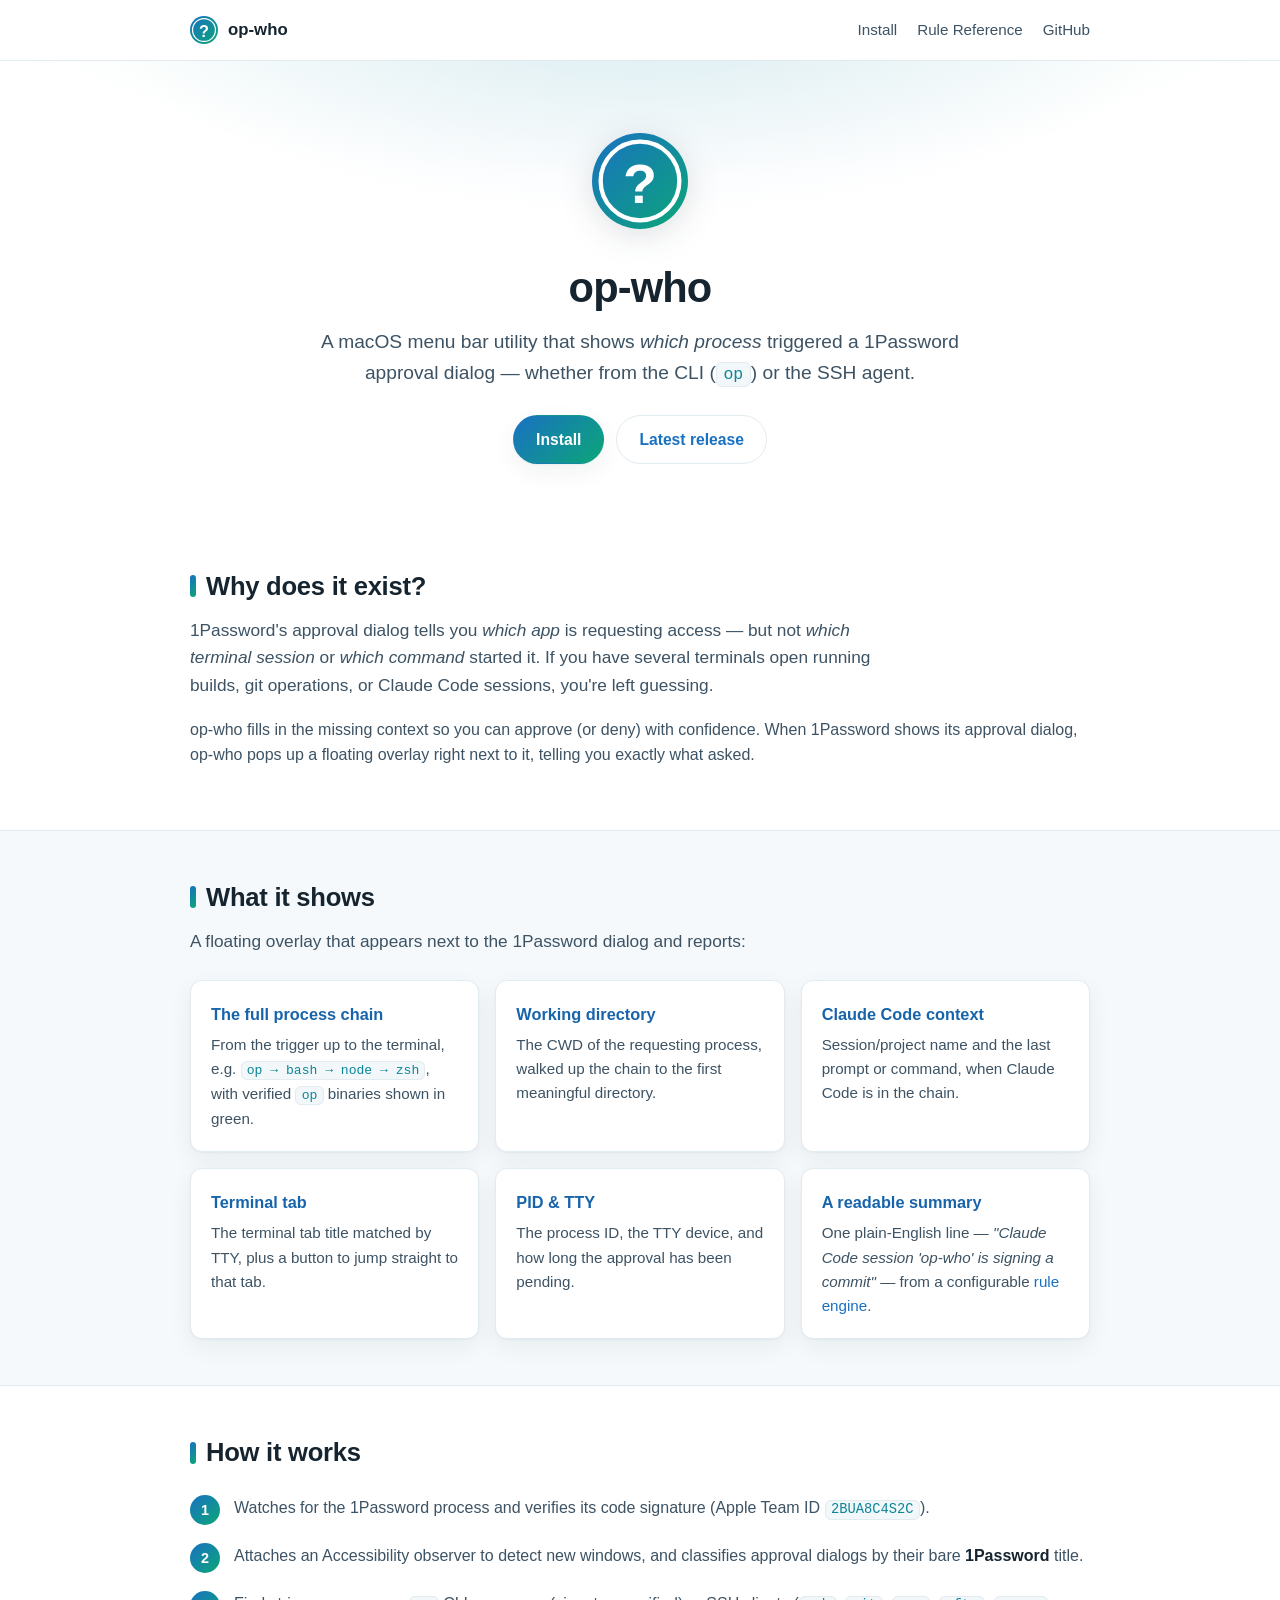
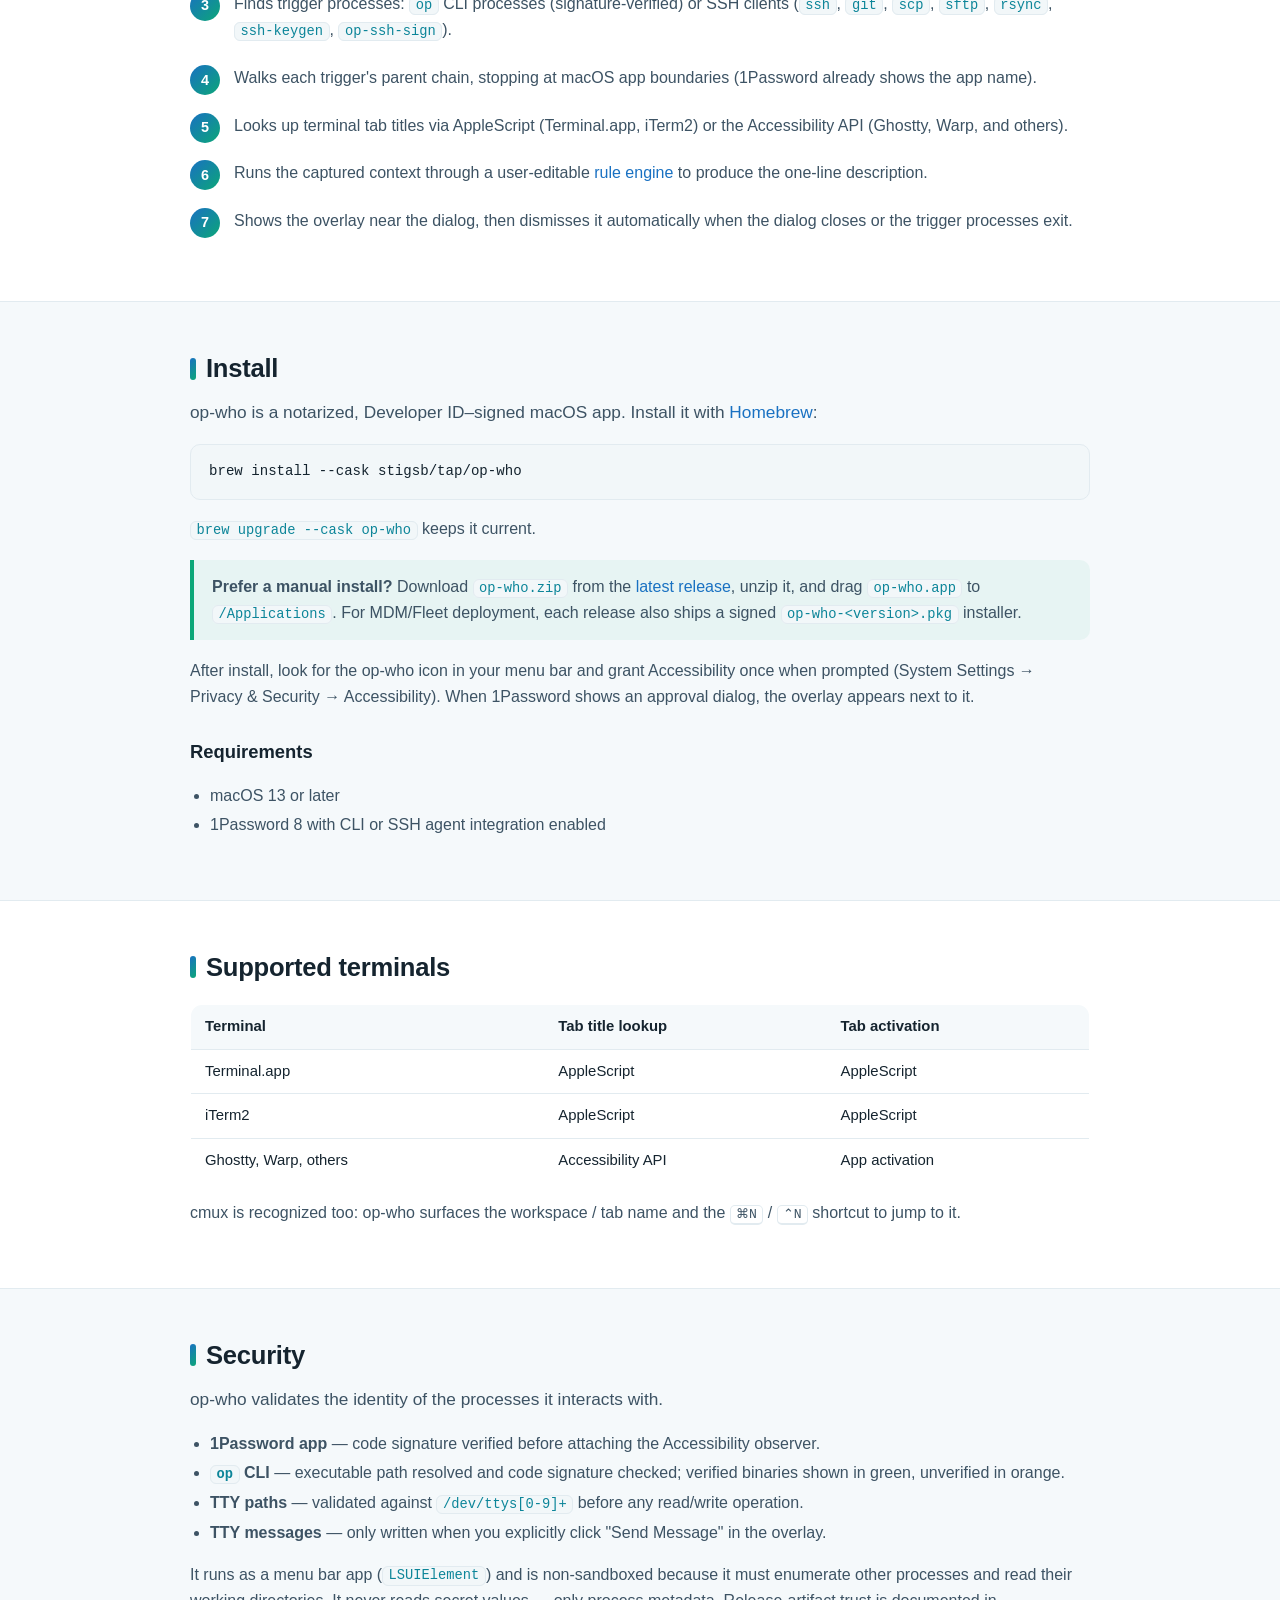
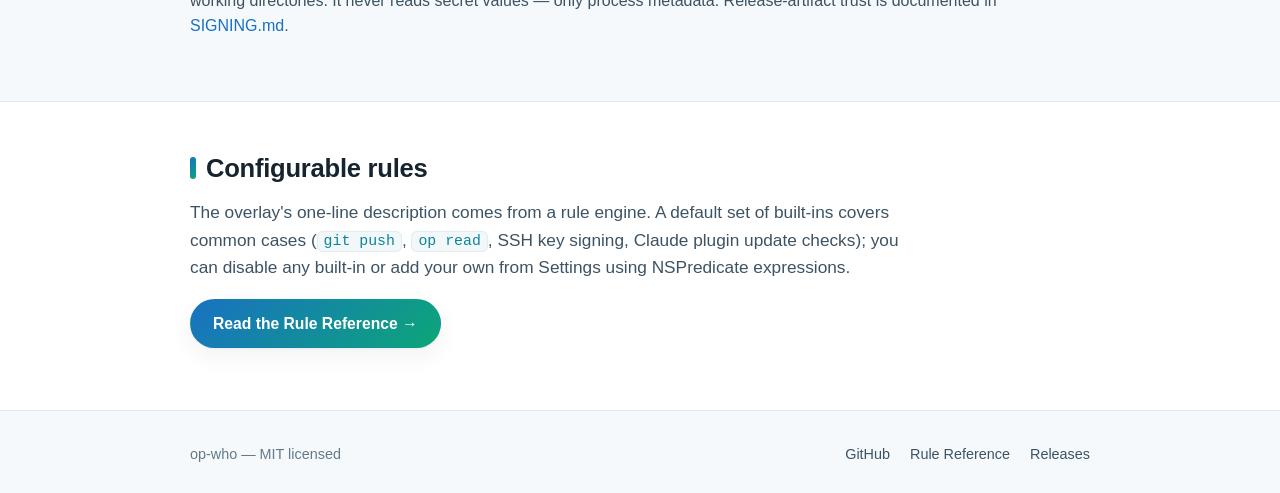
==== site/index.html @ d7950ba3 "site: add GitHub Pages landing page and rule reference Static site under site/, deployed by .github/" ====
<!DOCTYPE html>
<html lang="en">
<head>
  <meta charset="utf-8">
  <meta name="viewport" content="width=device-width, initial-scale=1">
  <title>op-who — who triggered that 1Password prompt?</title>
  <meta name="description" content="A macOS menu bar utility that shows which process triggered a 1Password approval dialog — from the CLI (op) or the SSH agent.">
  <link rel="icon" type="image/svg+xml" href="op-who-icon.svg">
  <link rel="stylesheet" href="style.css">
</head>
<body>

  <nav class="nav">
    <div class="wrap">
      <a class="brand" href="index.html">
        <img src="op-who-icon.svg" alt="">
        op-who
      </a>
      <div class="spacer"></div>
      <div class="links">
        <a href="#install">Install</a>
        <a href="rules.html">Rule Reference</a>
        <a href="https://github.com/stigsb/op-who">GitHub</a>
      </div>
    </div>
  </nav>

  <header class="hero">
    <div class="wrap">
      <img class="logo" src="op-who-icon.svg" alt="op-who icon">
      <h1>op-who</h1>
      <p class="tagline">A macOS menu bar utility that shows <em>which process</em> triggered a 1Password approval dialog — whether from the CLI (<code>op</code>) or the SSH agent.</p>
      <div class="cta">
        <a class="btn btn-primary" href="#install">Install</a>
        <a class="btn btn-ghost" href="https://github.com/stigsb/op-who/releases/latest">Latest release</a>
      </div>
    </div>
  </header>

  <section id="why" class="content">
    <div class="wrap">
      <h2>Why does it exist?</h2>
      <p class="lead">1Password's approval dialog tells you <em>which app</em> is requesting access — but not <em>which terminal session</em> or <em>which command</em> started it. If you have several terminals open running builds, git operations, or Claude Code sessions, you're left guessing.</p>
      <p>op-who fills in the missing context so you can approve (or deny) with confidence. When 1Password shows its approval dialog, op-who pops up a floating overlay right next to it, telling you exactly what asked.</p>
    </div>
  </section>

  <section id="shows" class="soft content">
    <div class="wrap">
      <h2>What it shows</h2>
      <p class="lead">A floating overlay that appears next to the 1Password dialog and reports:</p>
      <div class="cards">
        <div class="card">
          <h4>The full process chain</h4>
          <p>From the trigger up to the terminal, e.g. <code>op → bash → node → zsh</code>, with verified <code>op</code> binaries shown in green.</p>
        </div>
        <div class="card">
          <h4>Working directory</h4>
          <p>The CWD of the requesting process, walked up the chain to the first meaningful directory.</p>
        </div>
        <div class="card">
          <h4>Claude Code context</h4>
          <p>Session/project name and the last prompt or command, when Claude Code is in the chain.</p>
        </div>
        <div class="card">
          <h4>Terminal tab</h4>
          <p>The terminal tab title matched by TTY, plus a button to jump straight to that tab.</p>
        </div>
        <div class="card">
          <h4>PID &amp; TTY</h4>
          <p>The process ID, the TTY device, and how long the approval has been pending.</p>
        </div>
        <div class="card">
          <h4>A readable summary</h4>
          <p>One plain-English line — <em>"Claude Code session 'op-who' is signing a commit"</em> — from a configurable <a href="rules.html">rule engine</a>.</p>
        </div>
      </div>
    </div>
  </section>

  <section id="how" class="content">
    <div class="wrap">
      <h2>How it works</h2>
      <ol class="steps">
        <li>Watches for the 1Password process and verifies its code signature (Apple Team ID <code>2BUA8C4S2C</code>).</li>
        <li>Attaches an Accessibility observer to detect new windows, and classifies approval dialogs by their bare <strong>1Password</strong> title.</li>
        <li>Finds trigger processes: <code>op</code> CLI processes (signature-verified) or SSH clients (<code>ssh</code>, <code>git</code>, <code>scp</code>, <code>sftp</code>, <code>rsync</code>, <code>ssh-keygen</code>, <code>op-ssh-sign</code>).</li>
        <li>Walks each trigger's parent chain, stopping at macOS app boundaries (1Password already shows the app name).</li>
        <li>Looks up terminal tab titles via AppleScript (Terminal.app, iTerm2) or the Accessibility API (Ghostty, Warp, and others).</li>
        <li>Runs the captured context through a user-editable <a href="rules.html">rule engine</a> to produce the one-line description.</li>
        <li>Shows the overlay near the dialog, then dismisses it automatically when the dialog closes or the trigger processes exit.</li>
      </ol>
    </div>
  </section>

  <section id="install" class="soft content">
    <div class="wrap">
      <h2>Install</h2>
      <p class="lead">op-who is a notarized, Developer ID–signed macOS app. Install it with <a href="https://brew.sh">Homebrew</a>:</p>

      <pre><code>brew install --cask stigsb/tap/op-who</code></pre>

      <p><code>brew upgrade --cask op-who</code> keeps it current.</p>

      <div class="note">
        <strong>Prefer a manual install?</strong> Download <code>op-who.zip</code> from the <a href="https://github.com/stigsb/op-who/releases/latest">latest release</a>, unzip it, and drag <code>op-who.app</code> to <code>/Applications</code>. For MDM/Fleet deployment, each release also ships a signed <code>op-who-&lt;version&gt;.pkg</code> installer.
      </div>

      <p>After install, look for the op-who icon in your menu bar and grant Accessibility once when prompted (System Settings → Privacy &amp; Security → Accessibility). When 1Password shows an approval dialog, the overlay appears next to it.</p>

      <h3>Requirements</h3>
      <ul>
        <li>macOS 13 or later</li>
        <li>1Password 8 with CLI or SSH agent integration enabled</li>
      </ul>
    </div>
  </section>

  <section id="terminals" class="content">
    <div class="wrap">
      <h2>Supported terminals</h2>
      <div class="table-scroll">
        <table>
          <thead>
            <tr><th>Terminal</th><th>Tab title lookup</th><th>Tab activation</th></tr>
          </thead>
          <tbody>
            <tr><td>Terminal.app</td><td>AppleScript</td><td>AppleScript</td></tr>
            <tr><td>iTerm2</td><td>AppleScript</td><td>AppleScript</td></tr>
            <tr><td>Ghostty, Warp, others</td><td>Accessibility API</td><td>App activation</td></tr>
          </tbody>
        </table>
      </div>
      <p>cmux is recognized too: op-who surfaces the workspace / tab name and the <kbd>⌘N</kbd> / <kbd>⌃N</kbd> shortcut to jump to it.</p>
    </div>
  </section>

  <section id="security" class="soft content">
    <div class="wrap">
      <h2>Security</h2>
      <p class="lead">op-who validates the identity of the processes it interacts with.</p>
      <ul>
        <li><strong>1Password app</strong> — code signature verified before attaching the Accessibility observer.</li>
        <li><strong><code>op</code> CLI</strong> — executable path resolved and code signature checked; verified binaries shown in green, unverified in orange.</li>
        <li><strong>TTY paths</strong> — validated against <code>/dev/ttys[0-9]+</code> before any read/write operation.</li>
        <li><strong>TTY messages</strong> — only written when you explicitly click "Send Message" in the overlay.</li>
      </ul>
      <p>It runs as a menu bar app (<code>LSUIElement</code>) and is non-sandboxed because it must enumerate other processes and read their working directories. It never reads secret values — only process metadata. Release-artifact trust is documented in <a href="https://github.com/stigsb/op-who/blob/main/SIGNING.md">SIGNING.md</a>.</p>
    </div>
  </section>

  <section id="rules-teaser" class="content">
    <div class="wrap">
      <h2>Configurable rules</h2>
      <p class="lead">The overlay's one-line description comes from a rule engine. A default set of built-ins covers common cases (<code>git push</code>, <code>op read</code>, SSH key signing, Claude plugin update checks); you can disable any built-in or add your own from Settings using NSPredicate expressions.</p>
      <p><a class="btn btn-primary" href="rules.html">Read the Rule Reference →</a></p>
    </div>
  </section>

  <footer>
    <div class="wrap">
      <span>op-who — MIT licensed</span>
      <span class="spacer"></span>
      <a href="https://github.com/stigsb/op-who">GitHub</a>
      <a href="rules.html">Rule Reference</a>
      <a href="https://github.com/stigsb/op-who/releases">Releases</a>
    </div>
  </footer>

</body>
</html>
---- site/style.css ----
/* op-who site — greens & blues on white */

:root {
  --blue: #1971c2;
  --blue-dark: #1864ab;
  --teal: #0c8599;
  --green: #0ca678;
  --green-dark: #099268;
  --ink: #15242f;
  --ink-soft: #3d5364;
  --muted: #64798a;
  --line: #e2ebf0;
  --bg: #ffffff;
  --bg-soft: #f5f9fb;
  --bg-code: #f2f7f9;
  --grad: linear-gradient(135deg, var(--blue) 0%, var(--green) 100%);
  --radius: 12px;
  --shadow: 0 1px 2px rgba(21, 36, 47, .04), 0 8px 24px rgba(21, 36, 47, .06);
  --maxw: 940px;
}

* { box-sizing: border-box; }

html { scroll-behavior: smooth; }

body {
  margin: 0;
  font-family: -apple-system, BlinkMacSystemFont, "Segoe UI", Roboto, Helvetica, Arial, sans-serif;
  color: var(--ink);
  background: var(--bg);
  line-height: 1.6;
  -webkit-font-smoothing: antialiased;
  text-rendering: optimizeLegibility;
}

a { color: var(--blue); text-decoration: none; }
a:hover { text-decoration: underline; }

.wrap { max-width: var(--maxw); margin: 0 auto; padding: 0 20px; }

/* ---- top nav ---- */
.nav {
  position: sticky; top: 0; z-index: 20;
  background: rgba(255, 255, 255, .88);
  backdrop-filter: saturate(160%) blur(10px);
  border-bottom: 1px solid var(--line);
}
.nav .wrap {
  display: flex; align-items: center; gap: 16px;
  height: 60px;
}
.nav .brand {
  display: flex; align-items: center; gap: 10px;
  font-weight: 700; color: var(--ink); font-size: 1.05rem;
}
.nav .brand:hover { text-decoration: none; }
.nav .brand img { width: 28px; height: 28px; }
.nav .spacer { flex: 1; }
.nav .links { display: flex; gap: 20px; align-items: center; }
.nav .links a { color: var(--ink-soft); font-weight: 500; font-size: .95rem; }
.nav .links a:hover { color: var(--blue); text-decoration: none; }

/* ---- hero ---- */
.hero {
  text-align: center;
  padding: 72px 0 56px;
  background:
    radial-gradient(1200px 400px at 50% -120px, rgba(12, 166, 120, .10), transparent 60%),
    radial-gradient(900px 360px at 50% -60px, rgba(25, 113, 194, .10), transparent 60%);
}
.hero img.logo { width: 96px; height: 96px; filter: drop-shadow(0 6px 16px rgba(21,36,47,.14)); }
.hero h1 {
  font-size: 2.6rem; margin: 18px 0 6px; letter-spacing: -.02em;
}
.hero .tagline { font-size: 1.2rem; color: var(--ink-soft); margin: 0 auto 26px; max-width: 640px; }
.hero .cta { display: flex; gap: 12px; justify-content: center; flex-wrap: wrap; }

.btn {
  display: inline-block; padding: 11px 22px; border-radius: 999px;
  font-weight: 600; font-size: .98rem; border: 1px solid transparent;
  transition: transform .06s ease, box-shadow .2s ease;
}
.btn:hover { text-decoration: none; transform: translateY(-1px); }
.btn-primary { background: var(--grad); color: #fff; box-shadow: var(--shadow); }
.btn-ghost { background: #fff; color: var(--blue); border-color: var(--line); }

/* ---- sections ---- */
section { padding: 46px 0; border-top: 1px solid var(--line); }
section:first-of-type { border-top: none; }
section.soft { background: var(--bg-soft); }
h2 {
  font-size: 1.6rem; letter-spacing: -.01em; margin: 0 0 6px;
  display: flex; align-items: center; gap: 10px;
}
h2::before {
  content: ""; width: 6px; height: 22px; border-radius: 3px;
  background: var(--grad); display: inline-block;
}
h3 { font-size: 1.15rem; margin: 28px 0 8px; }
.lead { color: var(--ink-soft); font-size: 1.08rem; max-width: 720px; }

/* ---- feature cards ---- */
.cards { display: grid; grid-template-columns: repeat(auto-fit, minmax(240px, 1fr)); gap: 16px; margin-top: 24px; }
.card {
  background: #fff; border: 1px solid var(--line); border-radius: var(--radius);
  padding: 20px; box-shadow: var(--shadow);
}
.card h4 { margin: 0 0 6px; font-size: 1.02rem; color: var(--blue-dark); }
.card p { margin: 0; color: var(--ink-soft); font-size: .95rem; }

/* ---- steps ---- */
ol.steps { counter-reset: step; list-style: none; padding: 0; margin: 22px 0 0; }
ol.steps > li {
  position: relative; padding: 0 0 4px 44px; margin-bottom: 18px;
  color: var(--ink-soft);
}
ol.steps > li::before {
  counter-increment: step; content: counter(step);
  position: absolute; left: 0; top: 0;
  width: 30px; height: 30px; border-radius: 50%;
  background: var(--grad); color: #fff; font-weight: 700; font-size: .9rem;
  display: flex; align-items: center; justify-content: center;
}
ol.steps > li strong { color: var(--ink); }

/* ---- code ---- */
pre, code { font-family: ui-monospace, SFMono-Regular, "SF Mono", Menlo, Consolas, monospace; }
pre {
  background: var(--bg-code); border: 1px solid var(--line);
  border-radius: 10px; padding: 16px 18px; overflow-x: auto;
  font-size: .88rem; line-height: 1.55; margin: 14px 0;
}
:not(pre) > code {
  background: var(--bg-code); border: 1px solid var(--line);
  padding: .1em .4em; border-radius: 6px; font-size: .86em; color: var(--teal);
}
pre code { background: none; border: none; padding: 0; color: var(--ink); }

/* ---- tables ---- */
.table-scroll { overflow-x: auto; margin: 16px 0; }
table {
  border-collapse: collapse; width: 100%; font-size: .93rem;
  background: #fff; border: 1px solid var(--line); border-radius: var(--radius);
  overflow: hidden;
}
th, td { text-align: left; padding: 10px 14px; border-bottom: 1px solid var(--line); vertical-align: top; }
th { background: var(--bg-soft); font-weight: 600; color: var(--ink); }
tr:last-child td { border-bottom: none; }
td code, th code { white-space: nowrap; }

/* ---- callout ---- */
.note {
  border-left: 4px solid var(--green); background: rgba(12, 166, 120, .06);
  padding: 14px 18px; border-radius: 0 10px 10px 0; margin: 18px 0;
  color: var(--ink-soft);
}
.note.blue { border-left-color: var(--blue); background: rgba(25, 113, 194, .06); }

/* ---- misc content ---- */
.content ul { padding-left: 20px; color: var(--ink-soft); }
.content li { margin: 4px 0; }
.content p { color: var(--ink-soft); }
.content h2 + .lead, .content h2 + p { margin-top: 10px; }
kbd {
  font-family: ui-monospace, monospace; font-size: .82em;
  background: #fff; border: 1px solid var(--line); border-bottom-width: 2px;
  border-radius: 5px; padding: .1em .4em;
}

/* ---- footer ---- */
footer {
  border-top: 1px solid var(--line); background: var(--bg-soft);
  padding: 32px 0; color: var(--muted); font-size: .9rem;
}
footer .wrap { display: flex; flex-wrap: wrap; gap: 8px 20px; align-items: center; }
footer .spacer { flex: 1; }
footer a { color: var(--ink-soft); }

/* ---- table of contents (rules page) ---- */
.toc {
  background: #fff; border: 1px solid var(--line); border-radius: var(--radius);
  padding: 16px 20px; box-shadow: var(--shadow); margin: 24px 0;
}
.toc strong { display: block; margin-bottom: 8px; color: var(--ink); }
.toc ul { list-style: none; padding: 0; margin: 0; columns: 2; column-gap: 28px; }
.toc li { margin: 5px 0; break-inside: avoid; }

@media (max-width: 620px) {
  .hero h1 { font-size: 2.1rem; }
  .nav .links { gap: 14px; }
  .toc ul { columns: 1; }
}
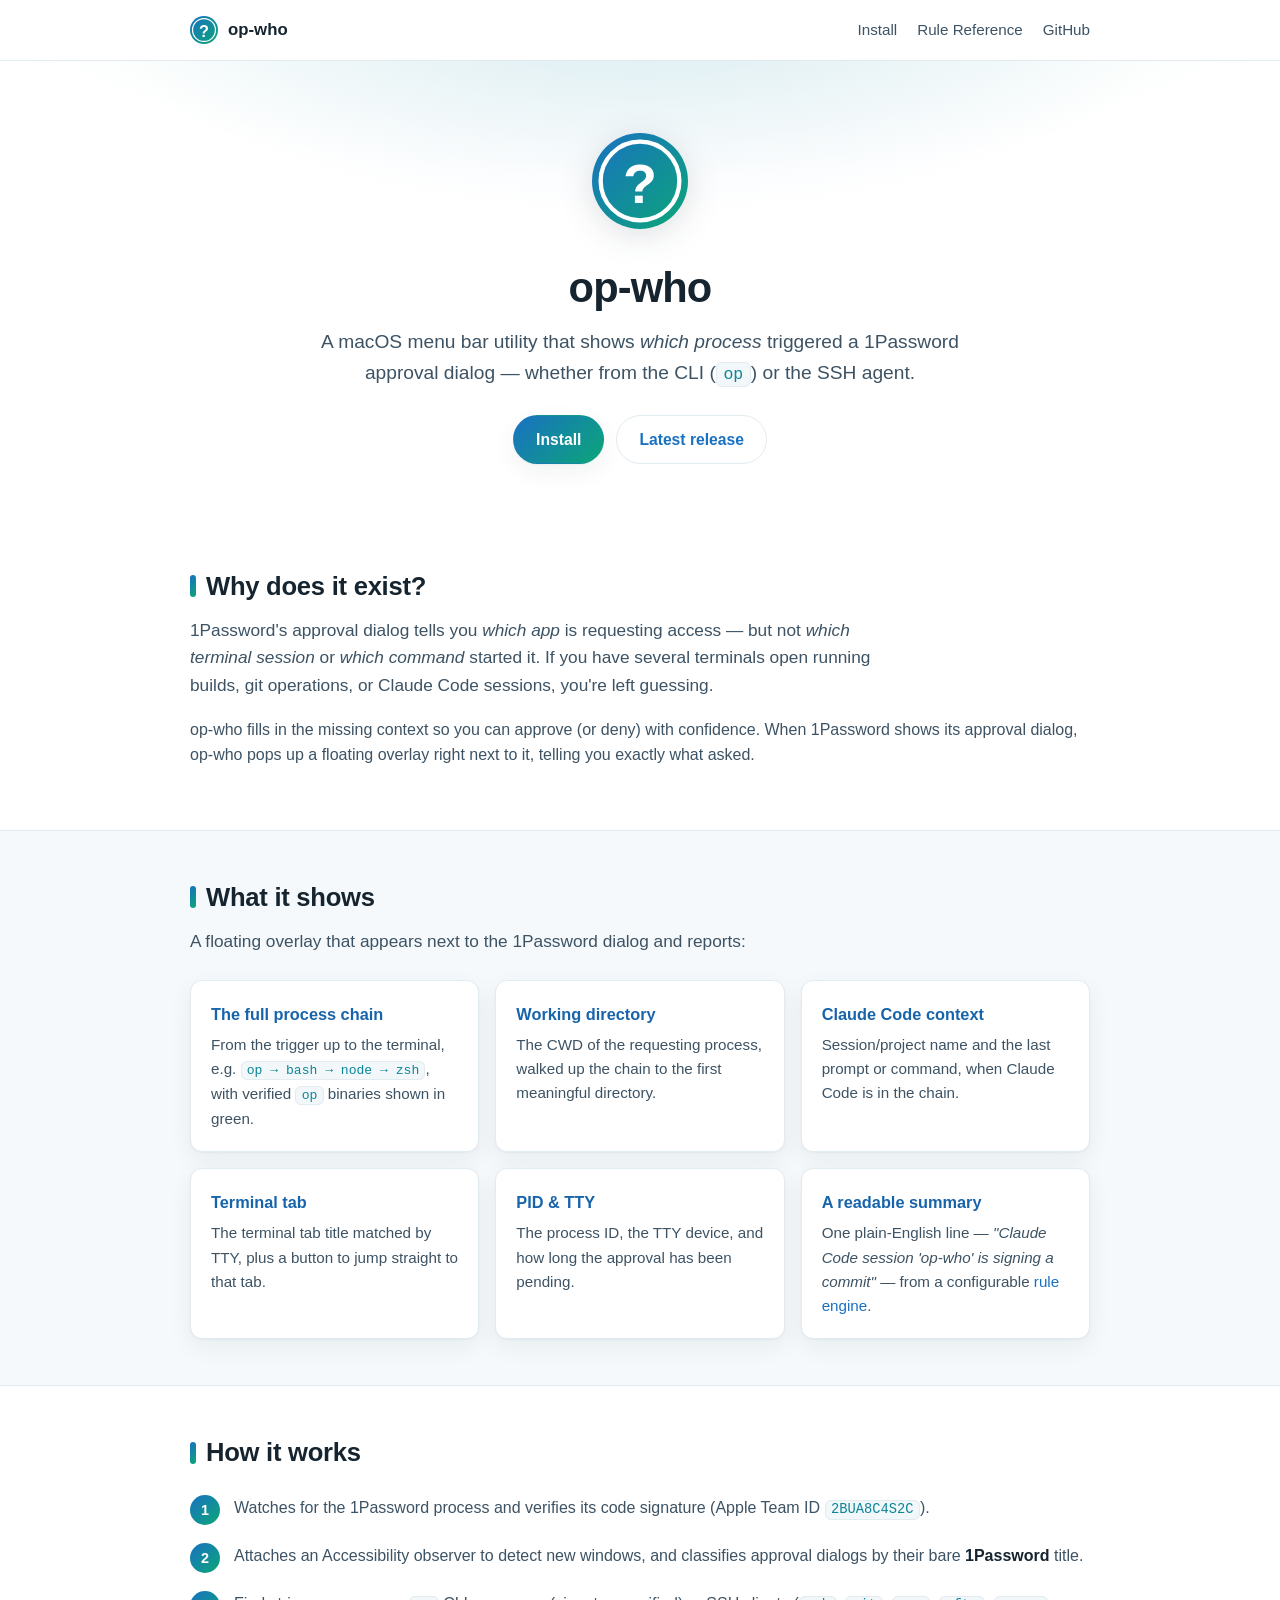
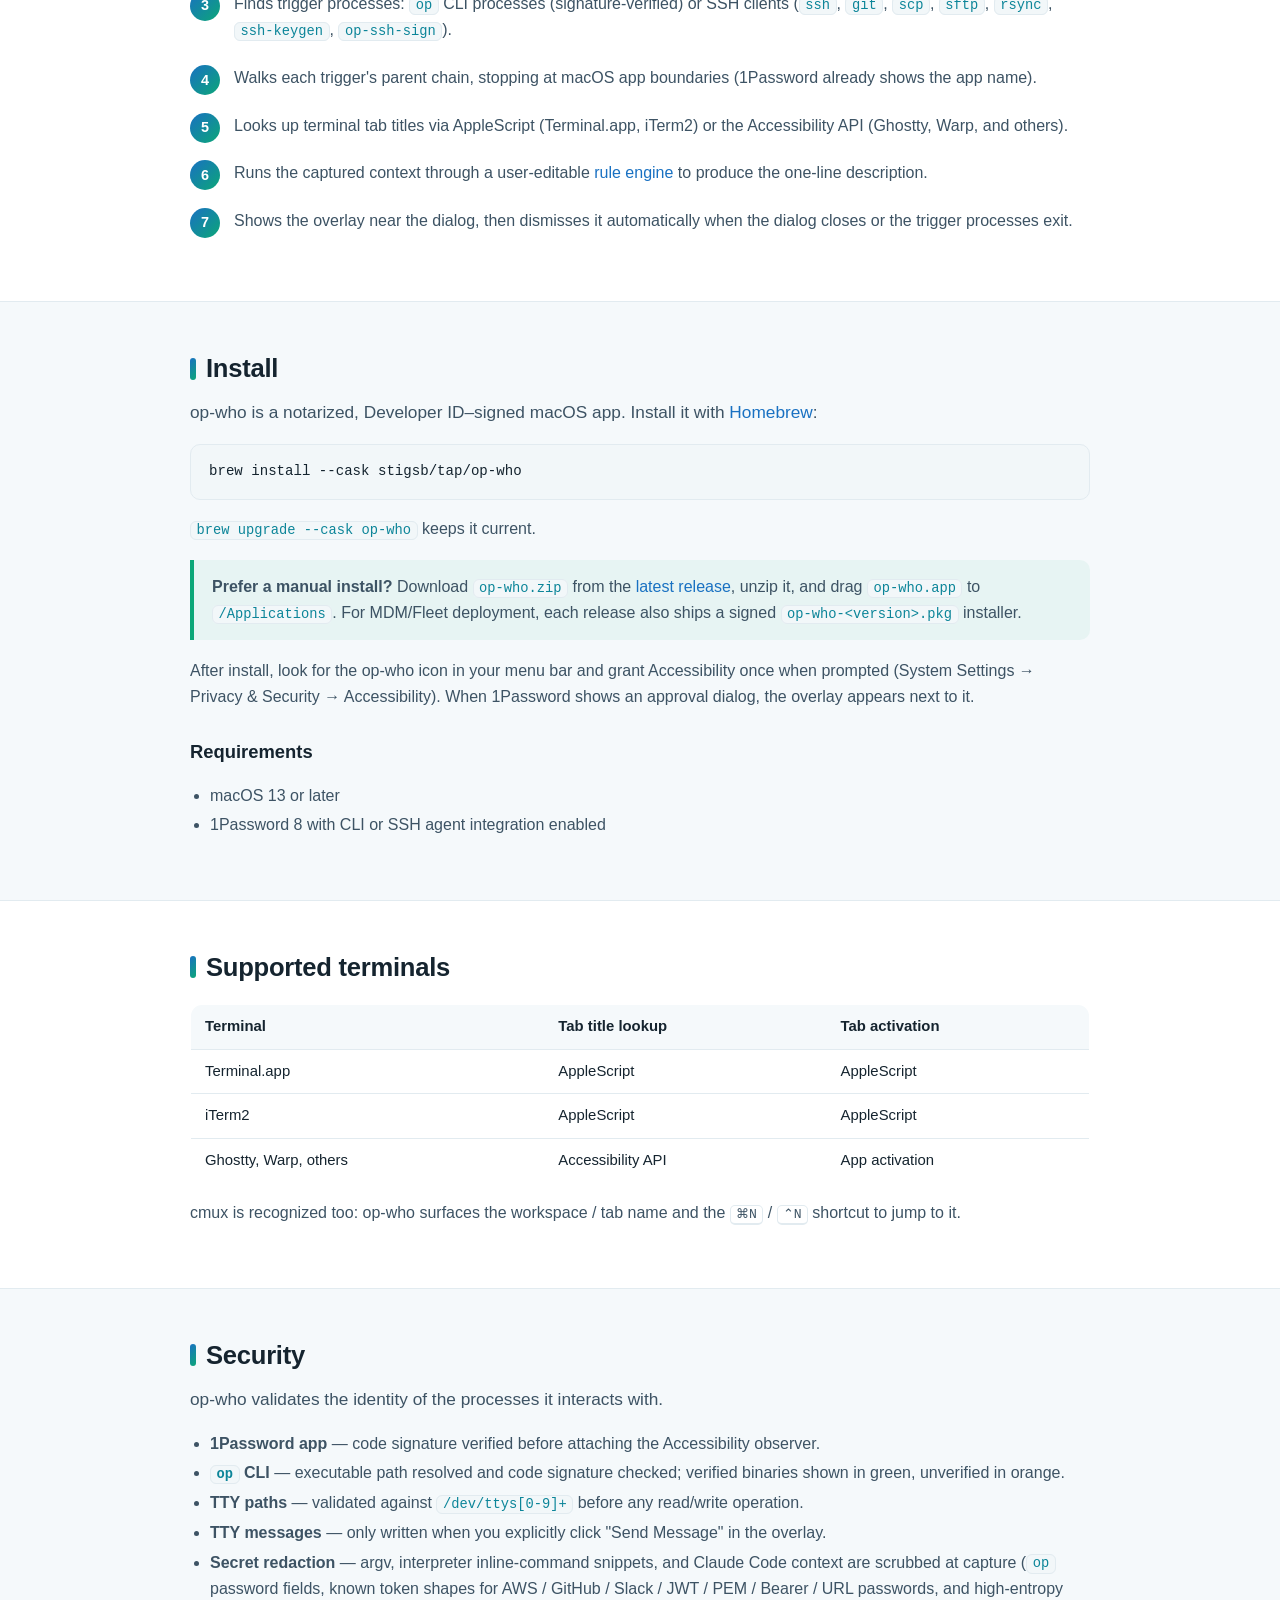
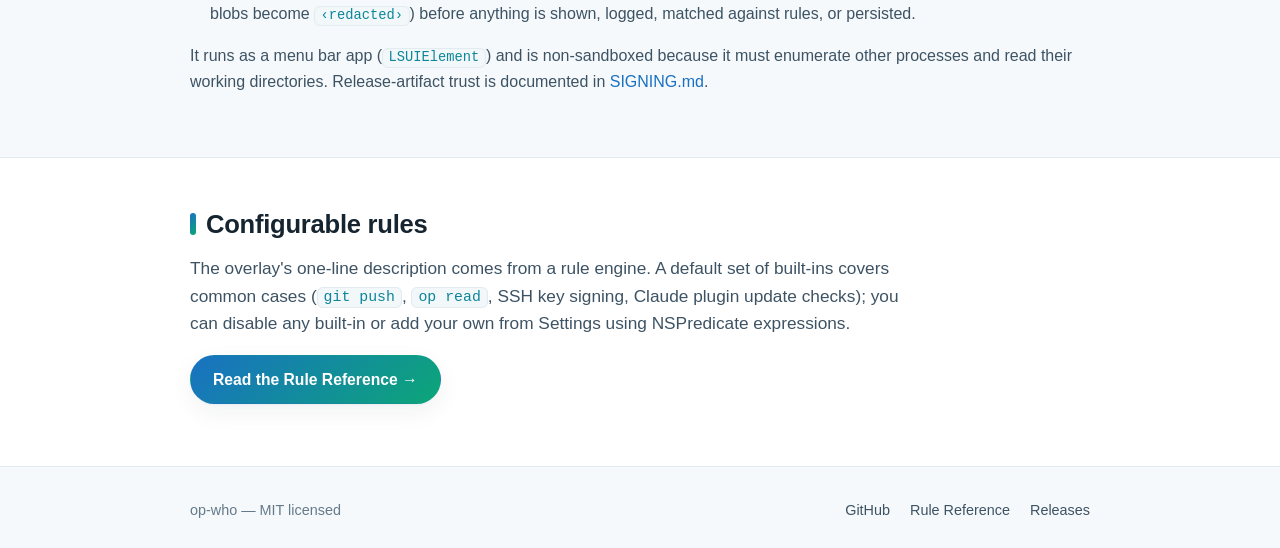
==== commit f48baa0d: "docs: document SecretRedaction (landed in #7) Bring the docs in sync with the secret-redaction featu" ====
--- a/site/index.html
+++ b/site/index.html
@@ -144,8 +144,9 @@
         <li><strong><code>op</code> CLI</strong> — executable path resolved and code signature checked; verified binaries shown in green, unverified in orange.</li>
         <li><strong>TTY paths</strong> — validated against <code>/dev/ttys[0-9]+</code> before any read/write operation.</li>
         <li><strong>TTY messages</strong> — only written when you explicitly click "Send Message" in the overlay.</li>
+        <li><strong>Secret redaction</strong> — argv, interpreter inline-command snippets, and Claude Code context are scrubbed at capture (<code>op</code> password fields, known token shapes for AWS / GitHub / Slack / JWT / PEM / Bearer / URL passwords, and high-entropy blobs become <code>‹redacted›</code>) before anything is shown, logged, matched against rules, or persisted.</li>
       </ul>
-      <p>It runs as a menu bar app (<code>LSUIElement</code>) and is non-sandboxed because it must enumerate other processes and read their working directories. It never reads secret values — only process metadata. Release-artifact trust is documented in <a href="https://github.com/stigsb/op-who/blob/main/SIGNING.md">SIGNING.md</a>.</p>
+      <p>It runs as a menu bar app (<code>LSUIElement</code>) and is non-sandboxed because it must enumerate other processes and read their working directories. Release-artifact trust is documented in <a href="https://github.com/stigsb/op-who/blob/main/SIGNING.md">SIGNING.md</a>.</p>
     </div>
   </section>
 
